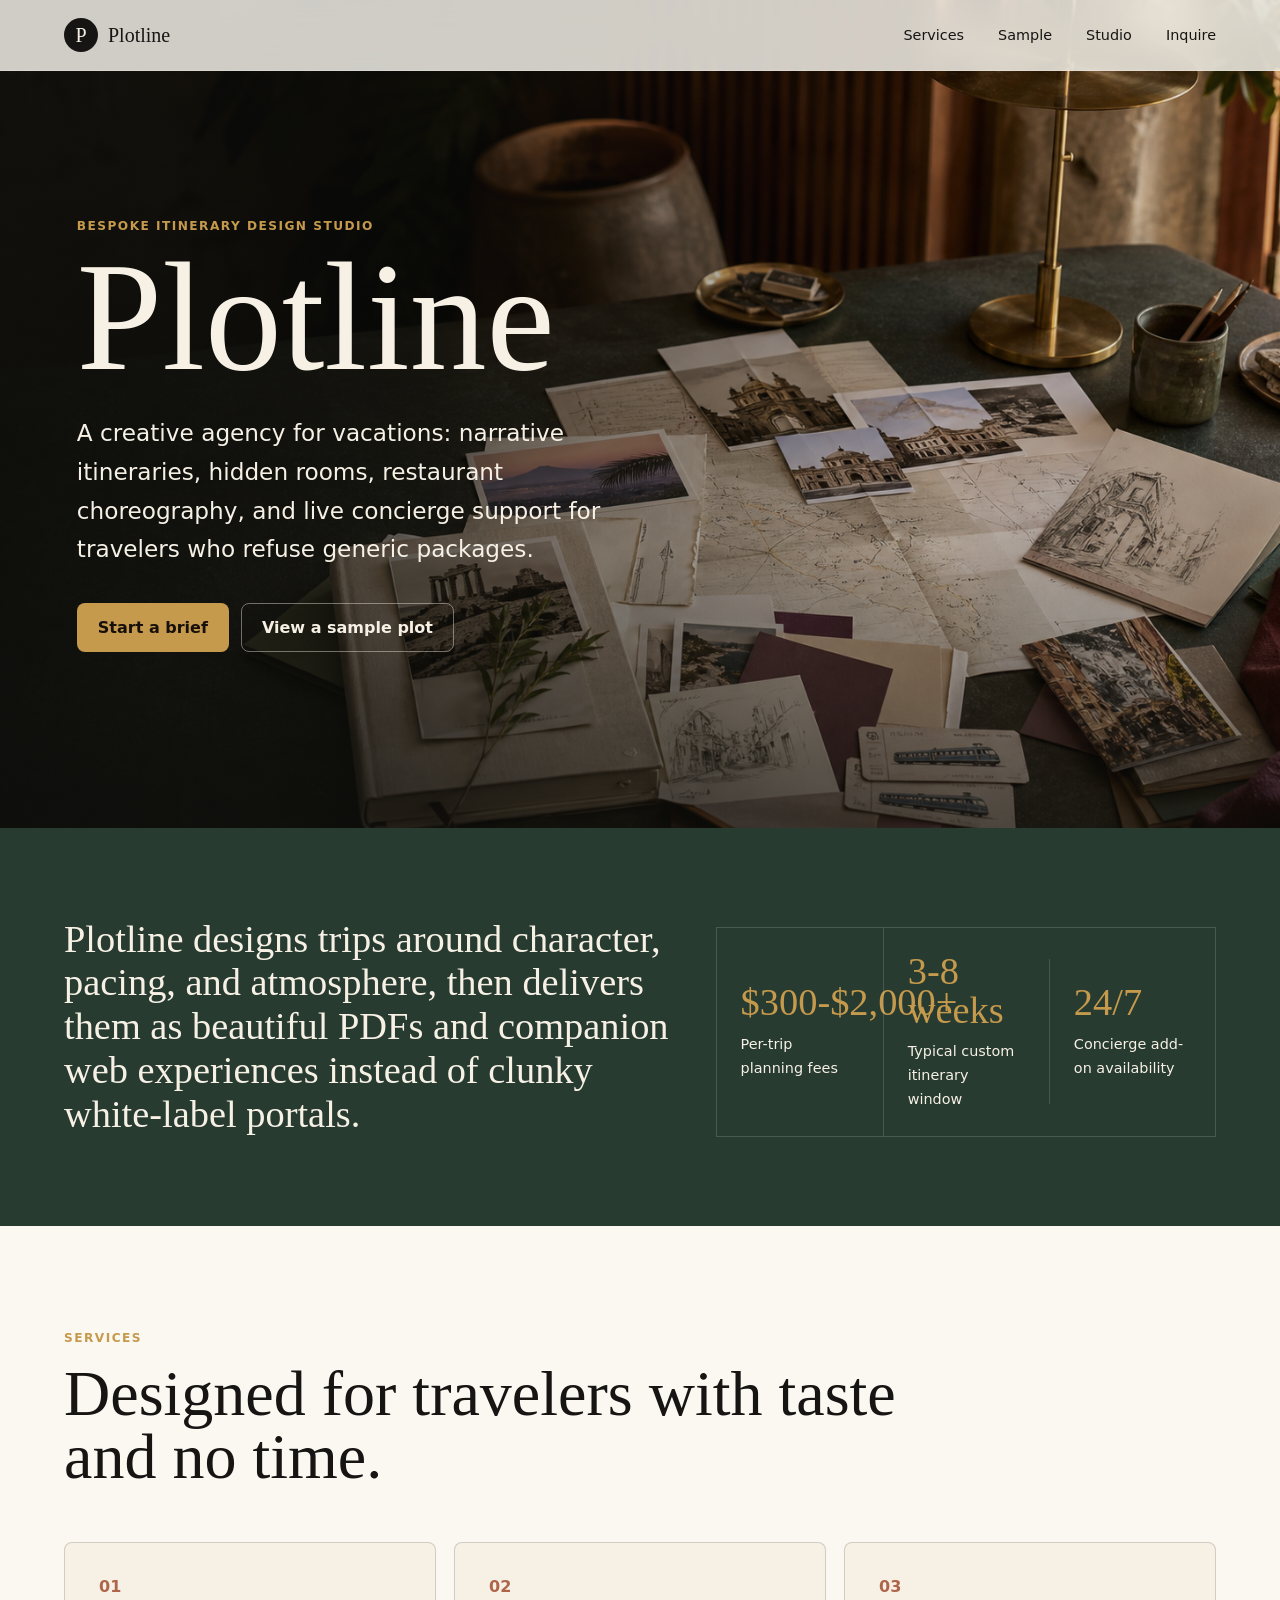
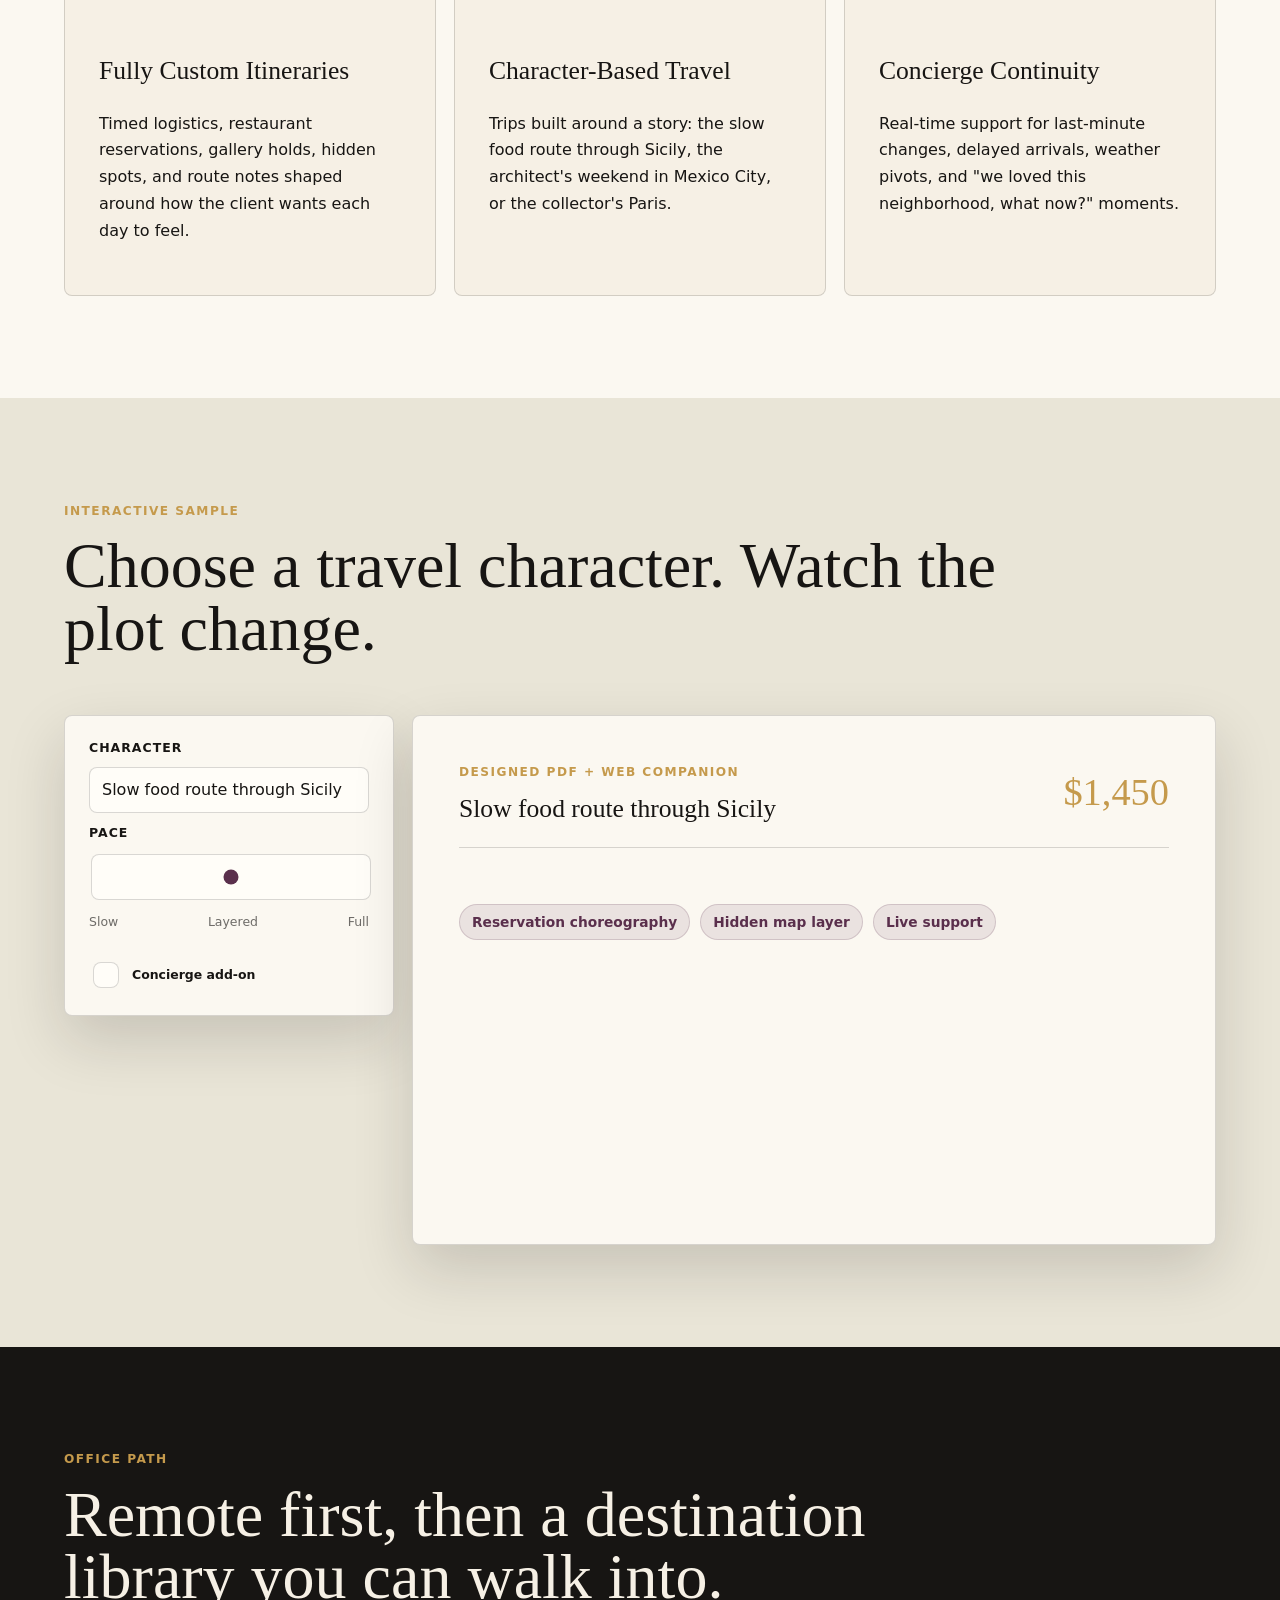
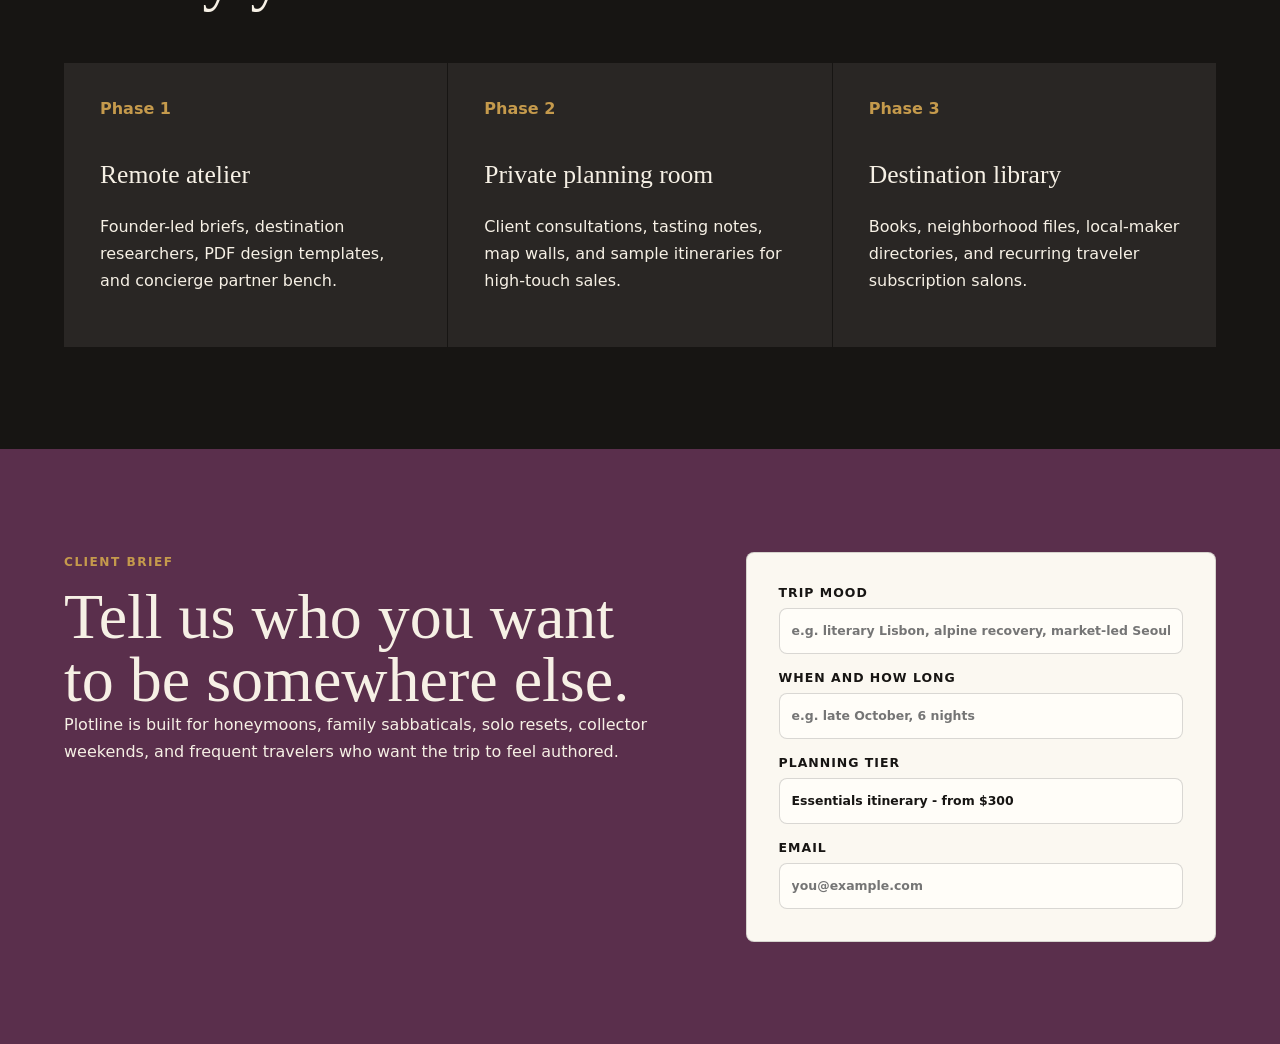
==== outputs/plotline-site/index.html @ 754bf0c4 "Initial Plotline itinerary design studio" ====
<!doctype html>
<html lang="en">
  <head>
    <meta charset="UTF-8" />
    <meta name="viewport" content="width=device-width, initial-scale=1.0" />
    <title>Plotline | Bespoke Itinerary Design Studio</title>
    <meta
      name="description"
      content="Plotline creates bespoke narrative itineraries, designed PDFs, and interactive travel experiences for travelers who hate generic packages."
    />
    <link rel="stylesheet" href="./styles.css" />
  </head>
  <body>
    <header class="site-header" aria-label="Primary">
      <a class="brand" href="#top" aria-label="Plotline home">
        <span class="brand-mark">P</span>
        <span>Plotline</span>
      </a>
      <nav class="nav-links" aria-label="Site sections">
        <a href="#services">Services</a>
        <a href="#sample">Sample</a>
        <a href="#studio">Studio</a>
        <a href="#inquire">Inquire</a>
      </nav>
    </header>

    <main id="top">
      <section class="hero" aria-label="Plotline introduction">
        <img
          class="hero-image"
          src="./assets/plotline-hero.png"
          alt="A refined travel planning studio desk with maps, photographs, notebooks, and brass lighting."
        />
        <div class="hero-scrim"></div>
        <div class="hero-content">
          <p class="eyebrow">Bespoke itinerary design studio</p>
          <h1>Plotline</h1>
          <p class="hero-copy">
            A creative agency for vacations: narrative itineraries, hidden rooms, restaurant
            choreography, and live concierge support for travelers who refuse generic packages.
          </p>
          <div class="hero-actions">
            <a class="button primary" href="#inquire">Start a brief</a>
            <a class="button secondary" href="#sample">View a sample plot</a>
          </div>
        </div>
      </section>

      <section class="intro-band" aria-label="Positioning">
        <div class="intro-text">
          <p>
            Plotline designs trips around character, pacing, and atmosphere, then delivers them as
            beautiful PDFs and companion web experiences instead of clunky white-label portals.
          </p>
        </div>
        <div class="proof-grid" aria-label="Business model highlights">
          <div>
            <span>$300-$2,000+</span>
            <p>Per-trip planning fees</p>
          </div>
          <div>
            <span>3-8 weeks</span>
            <p>Typical custom itinerary window</p>
          </div>
          <div>
            <span>24/7</span>
            <p>Concierge add-on availability</p>
          </div>
        </div>
      </section>

      <section class="section" id="services">
        <div class="section-heading">
          <p class="eyebrow">Services</p>
          <h2>Designed for travelers with taste and no time.</h2>
        </div>
        <div class="service-grid">
          <article class="service-card">
            <span class="service-number">01</span>
            <h3>Fully Custom Itineraries</h3>
            <p>
              Timed logistics, restaurant reservations, gallery holds, hidden spots, and route notes
              shaped around how the client wants each day to feel.
            </p>
          </article>
          <article class="service-card">
            <span class="service-number">02</span>
            <h3>Character-Based Travel</h3>
            <p>
              Trips built around a story: the slow food route through Sicily, the architect's
              weekend in Mexico City, or the collector's Paris.
            </p>
          </article>
          <article class="service-card">
            <span class="service-number">03</span>
            <h3>Concierge Continuity</h3>
            <p>
              Real-time support for last-minute changes, delayed arrivals, weather pivots, and
              "we loved this neighborhood, what now?" moments.
            </p>
          </article>
        </div>
      </section>

      <section class="sample-section" id="sample">
        <div class="section-heading">
          <p class="eyebrow">Interactive sample</p>
          <h2>Choose a travel character. Watch the plot change.</h2>
        </div>

        <div class="studio-console">
          <aside class="controls" aria-label="Itinerary controls">
            <label for="persona">Character</label>
            <select id="persona">
              <option value="sicily">Slow food route through Sicily</option>
              <option value="mexico">Architect's weekend in Mexico City</option>
              <option value="tokyo">Quiet design pilgrimage in Tokyo</option>
            </select>

            <label for="pace">Pace</label>
            <input id="pace" type="range" min="1" max="3" value="2" />
            <div class="range-labels" aria-hidden="true">
              <span>Slow</span>
              <span>Layered</span>
              <span>Full</span>
            </div>

            <label class="toggle">
              <input id="concierge" type="checkbox" checked />
              <span>Concierge add-on</span>
            </label>
          </aside>

          <article class="itinerary-panel" aria-live="polite">
            <div class="itinerary-head">
              <div>
                <p class="eyebrow">Designed PDF + web companion</p>
                <h3 id="itinerary-title">Slow food route through Sicily</h3>
              </div>
              <span id="fee">$1,450</span>
            </div>
            <ol id="itinerary-days" class="itinerary-days"></ol>
            <div class="deliverables">
              <span>Reservation choreography</span>
              <span>Hidden map layer</span>
              <span id="support-chip">Live support</span>
            </div>
          </article>
        </div>
      </section>

      <section class="section split-section" id="studio">
        <div class="section-heading">
          <p class="eyebrow">Office path</p>
          <h2>Remote first, then a destination library you can walk into.</h2>
        </div>
        <div class="timeline">
          <article>
            <span>Phase 1</span>
            <h3>Remote atelier</h3>
            <p>Founder-led briefs, destination researchers, PDF design templates, and concierge partner bench.</p>
          </article>
          <article>
            <span>Phase 2</span>
            <h3>Private planning room</h3>
            <p>Client consultations, tasting notes, map walls, and sample itineraries for high-touch sales.</p>
          </article>
          <article>
            <span>Phase 3</span>
            <h3>Destination library</h3>
            <p>Books, neighborhood files, local-maker directories, and recurring traveler subscription salons.</p>
          </article>
        </div>
      </section>

      <section class="inquiry" id="inquire">
        <div>
          <p class="eyebrow">Client brief</p>
          <h2>Tell us who you want to be somewhere else.</h2>
          <p>
            Plotline is built for honeymoons, family sabbaticals, solo resets, collector weekends,
            and frequent travelers who want the trip to feel authored.
          </p>
        </div>
        <form class="brief-form" id="brief-form">
          <label>
            Trip mood
            <input name="mood" type="text" placeholder="e.g. literary Lisbon, alpine recovery, market-led Seoul" required />
          </label>
          <label>
            When and how long
            <input name="travel_window" type="text" placeholder="e.g. late October, 6 nights" required />
          </label>
          <label>
            Planning tier
            <select name="tier">
              <option value="essentials">Essentials itinerary - from $300</option>
              <option value="full_plot">Full plot - from $900</option>
              <option value="concierge">Concierge plot - from $2,000</option>
            </select>
          </label>
          <label>
            Email
            <input name="traveler_email" type="email" placeholder="you@example.com" />
          </label>
          <button class="butto
---- outputs/plotline-site/styles.css ----
:root {
  --ink: #171513;
  --paper: #f6f0e5;
  --cream: #fbf8f1;
  --moss: #283b31;
  --olive: #66725a;
  --aubergine: #5a2f4c;
  --clay: #af6549;
  --brass: #c59a4c;
  --line: rgba(23, 21, 19, 0.16);
  --shadow: 0 24px 60px rgba(23, 21, 19, 0.16);
}

* {
  box-sizing: border-box;
}

html {
  scroll-behavior: smooth;
}

body {
  margin: 0;
  background: var(--cream);
  color: var(--ink);
  font-family:
    Inter, ui-sans-serif, system-ui, -apple-system, BlinkMacSystemFont, "Segoe UI", sans-serif;
}

a {
  color: inherit;
  text-decoration: none;
}

.site-header {
  align-items: center;
  background: rgba(251, 248, 241, 0.82);
  backdrop-filter: blur(18px);
  border-bottom: 1px solid rgba(255, 255, 255, 0.18);
  display: flex;
  justify-content: space-between;
  left: 0;
  padding: 18px clamp(20px, 5vw, 72px);
  position: fixed;
  right: 0;
  top: 0;
  z-index: 10;
}

.brand,
.nav-links,
.hero-actions,
.proof-grid,
.itinerary-head,
footer {
  align-items: center;
  display: flex;
}

.brand {
  font-family: Georgia, "Times New Roman", serif;
  font-size: 1.25rem;
  gap: 10px;
}

.brand-mark {
  background: var(--ink);
  border-radius: 50%;
  color: var(--paper);
  display: grid;
  height: 34px;
  place-items: center;
  width: 34px;
}

.nav-links {
  gap: clamp(14px, 3vw, 34px);
  font-size: 0.9rem;
}

.hero {
  min-height: 92vh;
  overflow: hidden;
  position: relative;
}

.hero-image {
  height: 100%;
  inset: 0;
  object-fit: cover;
  position: absolute;
  width: 100%;
}

.hero-scrim {
  background:
    linear-gradient(90deg, rgba(14, 15, 12, 0.84) 0%, rgba(14, 15, 12, 0.52) 36%, rgba(14, 15, 12, 0.1) 74%),
    linear-gradient(0deg, rgba(14, 15, 12, 0.58) 0%, rgba(14, 15, 12, 0) 34%);
  inset: 0;
  position: absolute;
}

.hero-content {
  color: var(--paper);
  max-width: 720px;
  padding: 24vh clamp(22px, 6vw, 82px) 16vh;
  position: relative;
  z-index: 1;
}

.eyebrow {
  color: var(--brass);
  font-size: 0.76rem;
  font-weight: 800;
  letter-spacing: 0.12em;
  margin: 0 0 14px;
  text-transform: uppercase;
}

h1,
h2,
h3,
p {
  margin-top: 0;
}

h1,
h2,
h3 {
  font-family: Georgia, "Times New Roman", serif;
  font-weight: 500;
  letter-spacing: 0;
}

h1 {
  font-size: clamp(4rem, 13vw, 9.6rem);
  line-height: 0.88;
  margin-bottom: 28px;
}

h2 {
  font-size: clamp(2.2rem, 5vw, 4.8rem);
  line-height: 0.98;
  margin-bottom: 0;
  max-width: 940px;
}

h3 {
  font-size: clamp(1.35rem, 2vw, 2rem);
  line-height: 1.04;
}

p {
  line-height: 1.68;
}

.hero-copy {
  font-size: clamp(1.08rem, 2vw, 1.45rem);
  max-width: 650px;
}

.hero-actions {
  flex-wrap: wrap;
  gap: 12px;
  margin-top: 34px;
}

.button {
  border: 1px solid transparent;
  border-radius: 8px;
  cursor: pointer;
  display: inline-flex;
  font-weight: 800;
  justify-content: center;
  min-height: 48px;
  padding: 14px 20px;
}

.button.primary {
  background: var(--brass);
  color: #17100a;
}

.button.secondary {
  border-color: rgba(246, 240, 229, 0.42);
  color: var(--paper);
}

.intro-band {
  background: var(--moss);
  color: var(--paper);
  display: grid;
  gap: 40px;
  grid-template-columns: minmax(0, 1.1fr) minmax(280px, 0.9fr);
  padding: clamp(44px, 7vw, 92px) clamp(20px, 5vw, 72px);
}

.intro-text p {
  font-family: Georgia, "Times New Roman", serif;
  font-size: clamp(1.55rem, 3vw, 2.7rem);
  line-height: 1.14;
  margin-bottom: 0;
}

.proof-grid {
  align-self: end;
  border: 1px solid rgba(246, 240, 229, 0.16);
  display: grid;
  grid-template-columns: repeat(3, minmax(0, 1fr));
  min-width: 0;
  width: 100%;
}

.proof-grid div {
  min-width: 0;
  padding: 24px;
}

.proof-grid div + div {
  border-left: 1px solid rgba(246, 240, 229, 0.16);
}

.proof-grid span,
#fee {
  color: var(--brass);
  display: block;
  font-family: Georgia, "Times New Roman", serif;
  font-size: clamp(1.6rem, 3vw, 2.55rem);
  line-height: 1;
}

.proof-grid p {
  font-size: 0.9rem;
  margin: 10px 0 0;
}

.section,
.sample-section,
.inquiry {
  padding: clamp(58px, 8vw, 116px) clamp(20px, 5vw, 72px);
}

.section-heading {
  margin-bottom: clamp(30px, 5vw, 54px);
}

.service-grid {
  display: grid;
  gap: 18px;
  grid-template-columns: repeat(3, 1fr);
}

.service-card {
  background: var(--paper);
  border: 1px solid var(--line);
  border-radius: 8px;
  min-height: 310px;
  padding: clamp(24px, 3vw, 34px);
}

.service-number {
  color: var(--clay);
  display: block;
  font-weight: 900;
  margin-bottom: 62px;
}

.sample-section {
  background: #e9e5d7;
}

.studio-console {
  display: grid;
  gap: 18px;
  grid-template-columns: 330px minmax(0, 1fr);
}

.controls,
.itinerary-panel,
.brief-form {
  background: var(--cream);
  border: 1px solid var(--line);
  border-radius: 8px;
  box-shadow: var(--shadow);
}

.controls {
  align-self: start;
  display: grid;
  gap: 12px;
  padding: 24px;
}

label {
  display: grid;
  font-size: 0.78rem;
  font-weight: 900;
  gap: 8px;
  letter-spacing: 0.08em;
  text-transform: uppercase;
}

select,
input {
  appearance: none;
  background: #fffdf8;
  border: 1px solid var(--line);
  border-radius: 8px;
  color: var(--ink);
  font: inherit;
  min-height: 46px;
  padding: 12px;
  width: 100%;
}

input[type="range"] {
  accent-color: var(--aubergine);
  padding: 0;
}

.range-labels {
  color: rgba(23, 21, 19, 0.62);
  display: flex;
  font-size: 0.78rem;
  justify-content: space-between;
  margin-bottom: 18px;
}

.toggle {
  align-items: center;
  display: flex;
  gap: 10px;
  letter-spacing: 0;
  text-transform: none;
}

.toggle input {
  accent-color: var(--aubergine);
  height: 20px;
  min-height: 20px;
  width: 20px;
}

.itinerary-panel {
  min-height: 530px;
  padding: clamp(24px, 4vw, 46px);
}

.itinerary-head {
  border-bottom: 1px solid var(--line);
  gap: 28px;
  justify-content: space-between;
  padding-bottom: 24px;
}

#itinerary-title {
  margin-bottom: 0;
}

#fee {
  white-space: nowrap;
}

.itinerary-days {
  counter-reset: day;
  display: grid;
  gap: 14px;
  list-style: none;
  margin: 28px 0;
  padding: 0;
}

.itinerary-days li {
  background: #fffdf8;
  border: 1px solid var(--line);
  border-radius: 8px;
  display: grid;
  gap: 8px;
  grid-template-columns: 56px minmax(0, 1fr);
  padding: 18px;
}

.itinerary-days li::before {
  color: var(--clay);
  content: "D" counter(day);
  counter-increment: day;
  font-weight: 900;
}

.itinerary-days strong {
  display: block;
  font-family: Georgia, "Times New Roman", serif;
  font-size: 1.15rem;
  margin-bottom: 4px;
}

.itinerary-days p {
  margin: 0;
}

.deliverables {
  display: flex;
  flex-wrap: wrap;
  gap: 10px;
}

.deliverables span {
  background: rgba(90, 47, 76, 0.1);
  border: 1px solid rgba(90, 47, 76, 0.18);
  border-radius: 999px;
  color: var(--aubergine);
  font-size: 0.86rem;
  font-weight: 800;
  padding: 9px 12px;
}

.split-section {
  background: var(--ink);
  color: var(--paper);
}

.timeline {
  display: grid;
  gap: 1px;
  grid-template-columns: repeat(3, 1fr);
}

.timeline article {
  background: rgba(246, 240, 229, 0.08);
  min-height: 280px;
  padding: clamp(24px, 3vw, 36px);
}

.timeline span {
  color: var(--brass);
  display: block;
  font-weight: 900;
  margin-bottom: 44px;
}

.inquiry {
  background: var(--aubergine);
  color: var(--paper);
  display: grid;
  gap: clamp(30px, 6vw, 80px);
  grid-template-columns: minmax(0, 0.9fr) minmax(320px, 0.7fr);
}

.inquiry p {
  max-width: 620px;
}

.brief-form {
  box-shadow: none;
  color: var(--ink);
  display: grid;
  gap: 16px;
  padding: clamp(22px, 3vw, 32px);
}

.brief-form .button {
  width: 100%;
}

.button:disabled {
  cursor: wait;
  opacity: 0.68;
}

.form-status {
  border-radius: 8px;
  font-size: 0.92rem;
  font-weight: 800;
  line-height: 1.4;
  margin: 0;
  min-height: 24px;
}

.form-status[data-state="loading"] {
  color: var(--olive);
}

.form-status[data-state="success"] {
  background: rgba(40, 59, 49, 0.1);
  color: var(--moss);
  padding: 12px;
}

.form-status[data-state="error"] {
  background: rgba(175, 101, 73, 0.14);
  color: #7d3324;
  padding: 12px;
}

footer {
  background: var(--cream);
  gap: 18px;
  justify-content: space-between;
  padding: 26px clamp(20px, 5vw, 72px);
}

footer span:first-child {
  font-family: Georgia, "Times New Roman", serif;
  font-size: 1.3rem;
}

@media (max-width: 920px) {
  .nav-links {
    display: none;
  }

  .hero {
    min-height: 88vh;
  }

  .hero-content {
    padding-top: 20vh;
  }

  .intro-band,
  .studio-console,
  .inquiry {
    grid-template-columns: 1fr;
  }

  .proof-grid,
  .service-grid,
  .timeline {
    grid-template-columns: 1fr;
  }

  .proof-grid div + div {
    border-left: 0;
    border-top: 1px solid rgba(246, 240, 229, 0.16);
  }

  .service-card,
  .timeline article {
    min-height: auto;
  }

  .service-number,
  .timeline span {
    margin-bottom: 28px;
  }
}

@media (max-width: 560px)
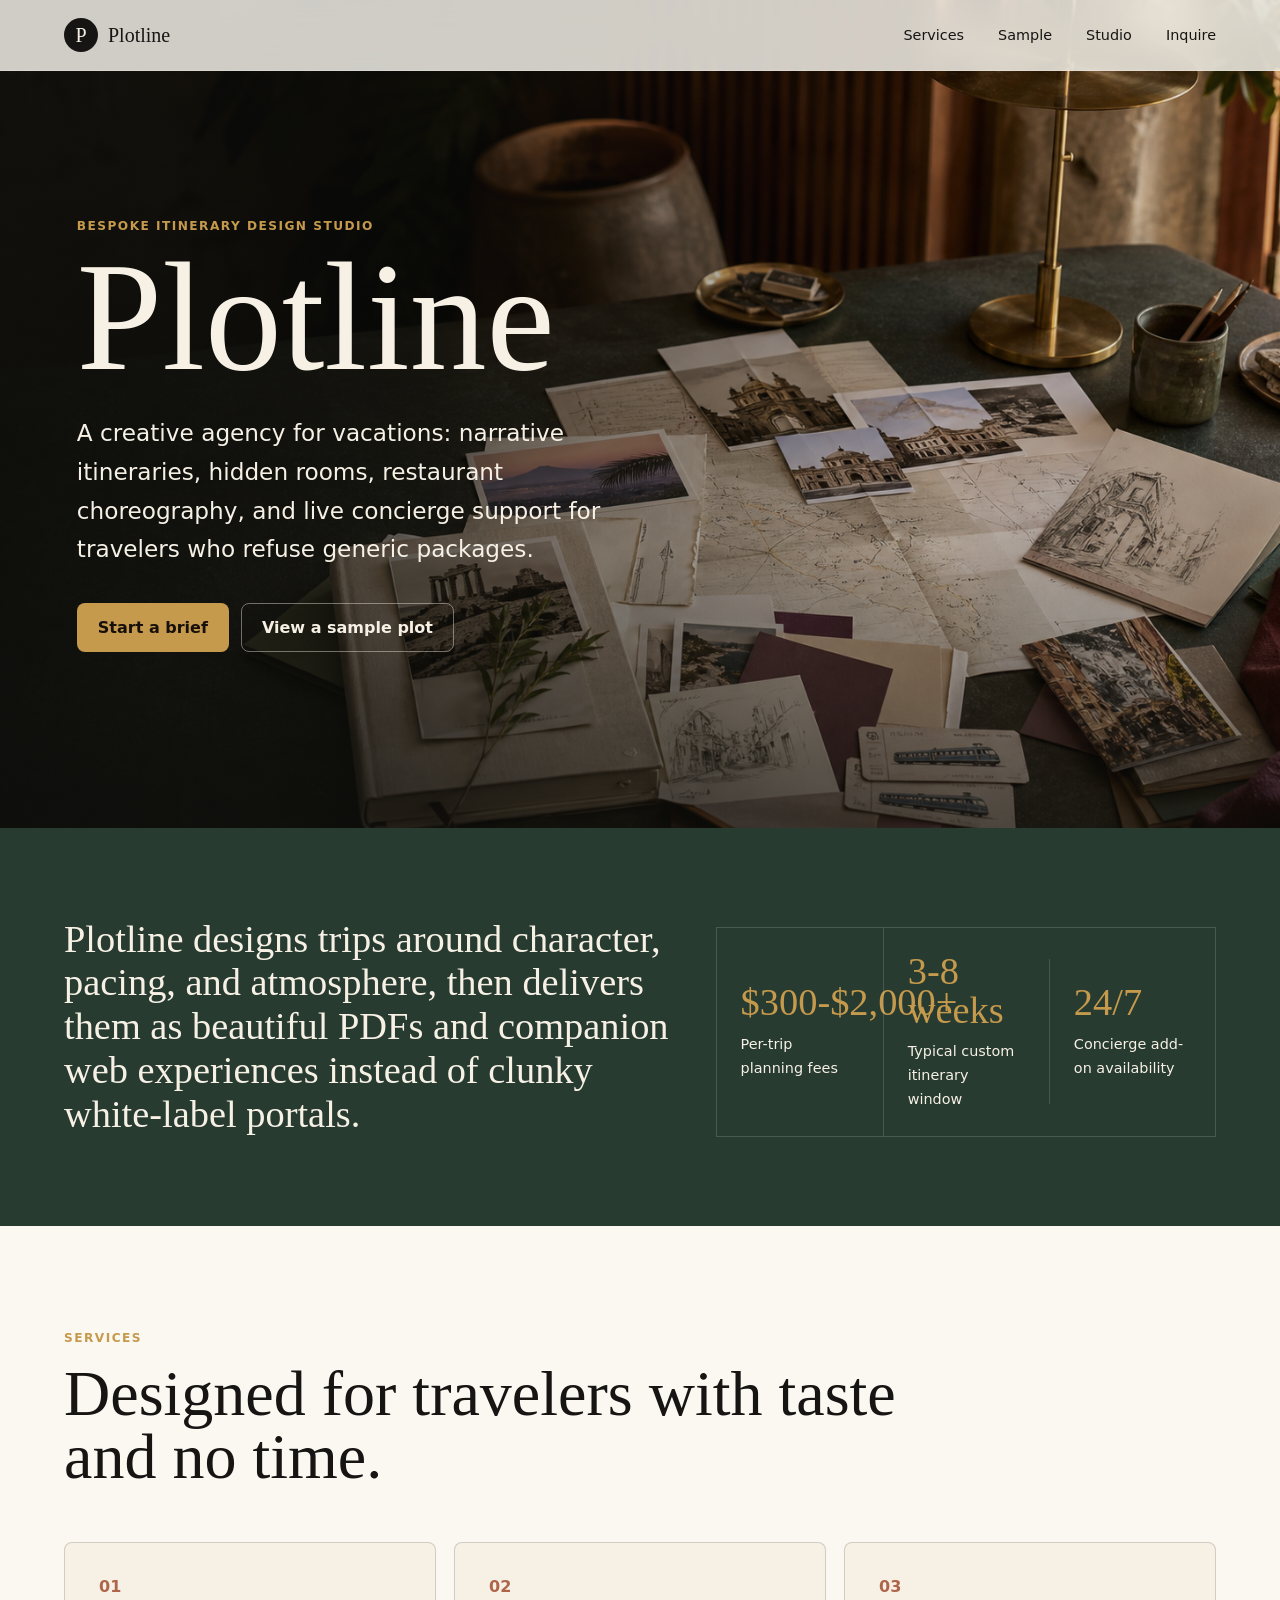
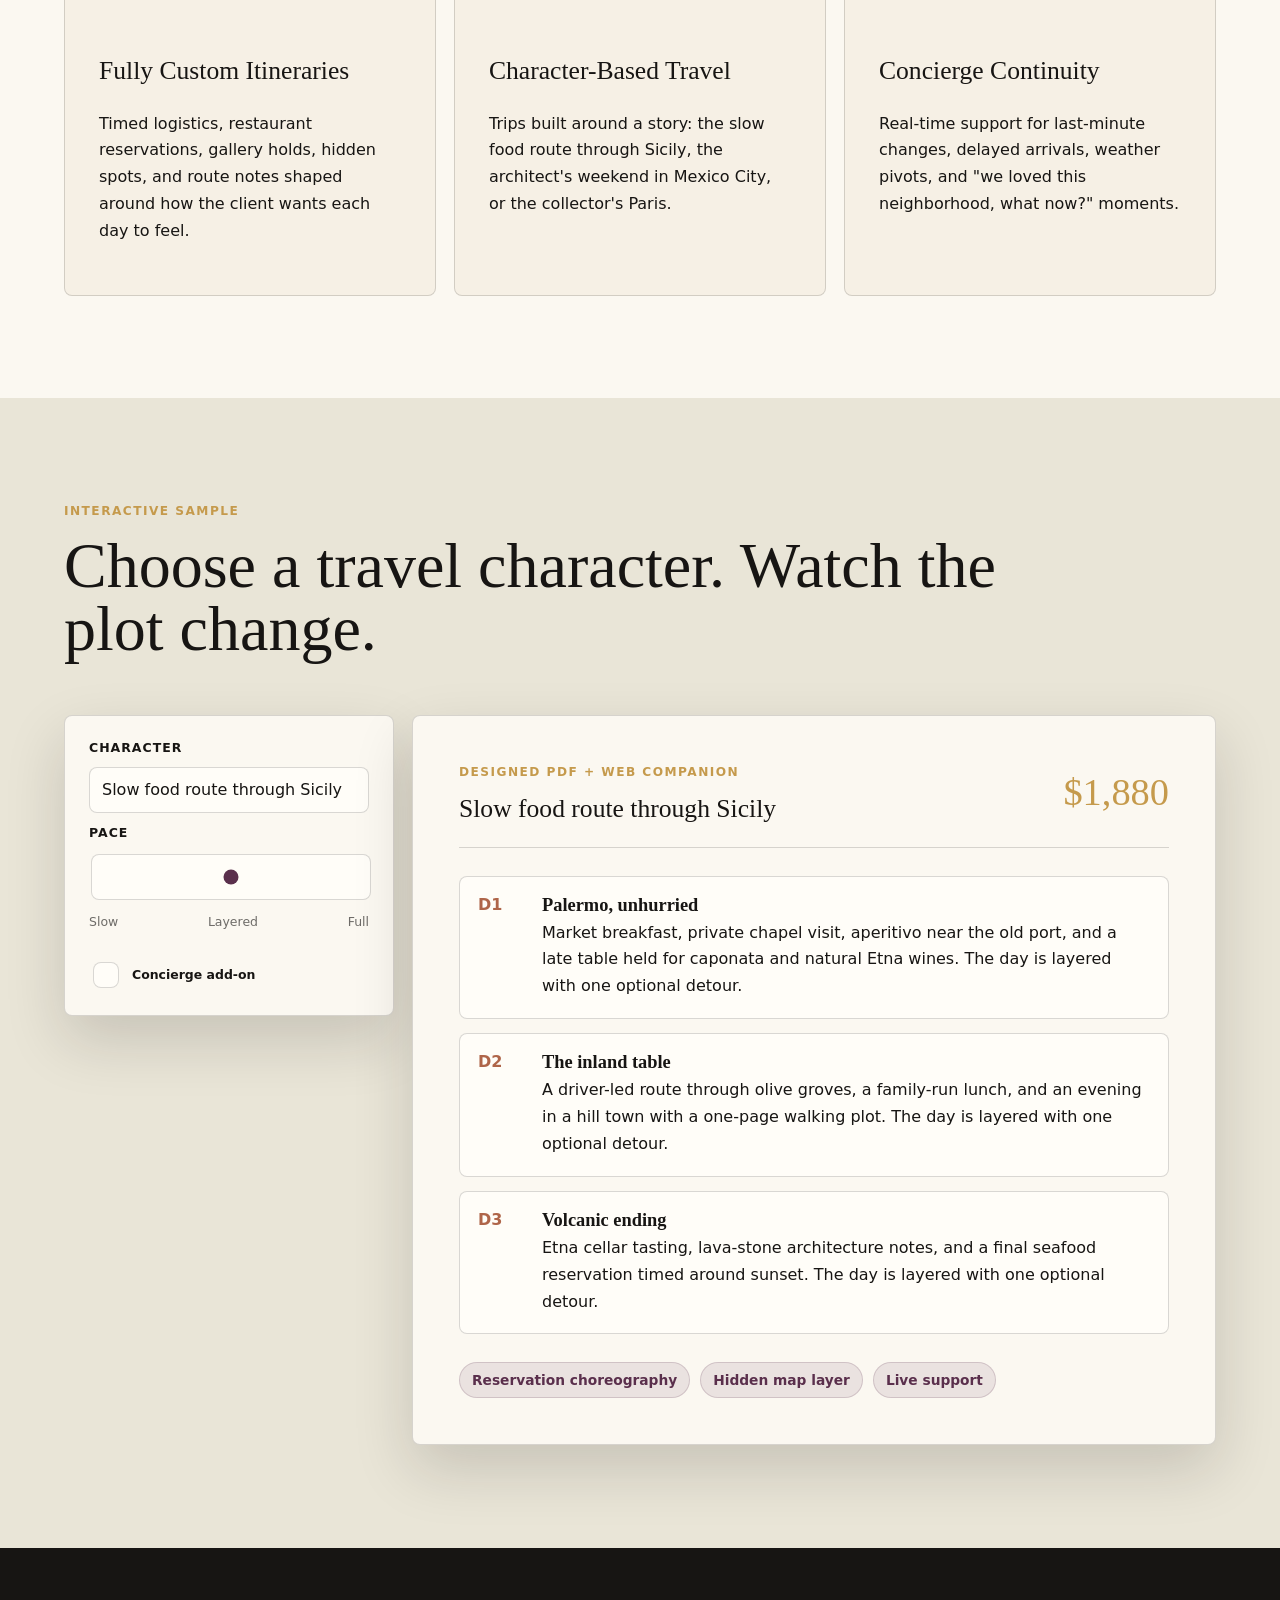
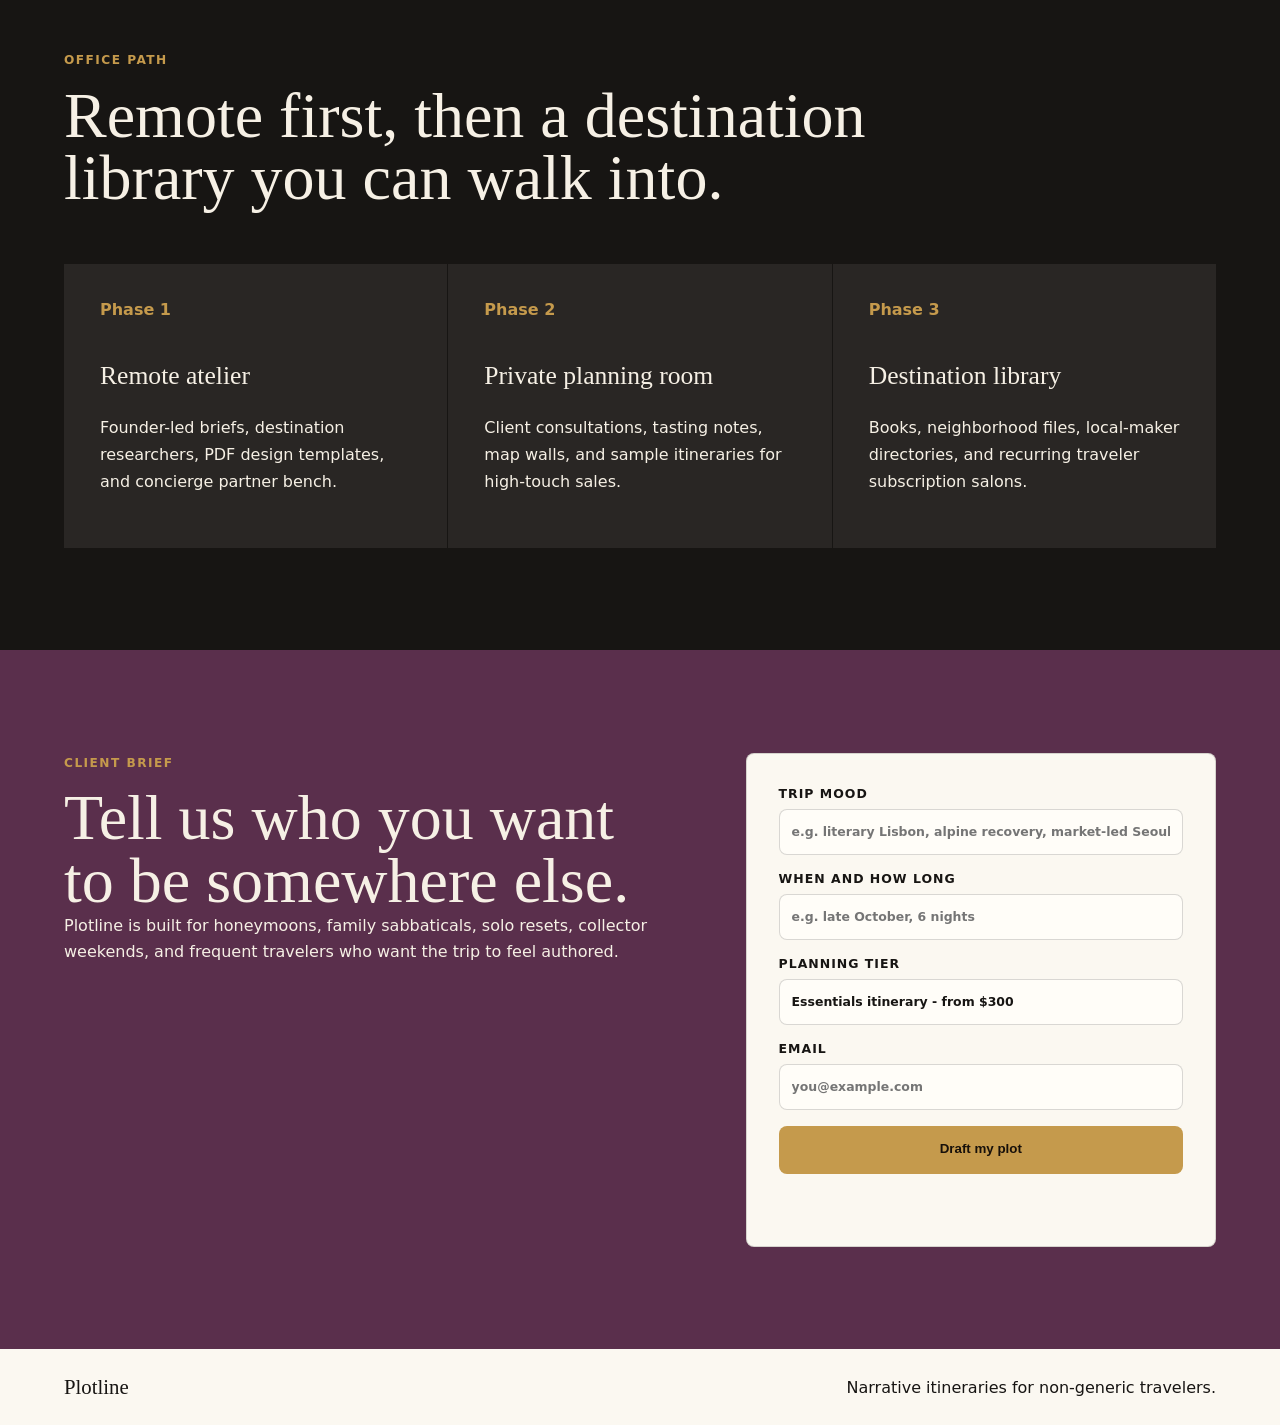
==== commit 1b70360f: "Initial Plotline itinerary design studio" ====
--- a/outputs/plotline-site/index.html
+++ b/outputs/plotline-site/index.html
@@ -203,4 +203,17 @@
             Email
             <input name="traveler_email" type="email" placeholder="you@example.com" />
           </label>
-          <button class="butto+          <button class="button primary" type="submit">Draft my plot</button>
+          <p class="form-status" id="form-status" role="status"></p>
+        </form>
+      </section>
+    </main>
+
+    <footer>
+      <span>Plotline</span>
+      <span>Narrative itineraries for non-generic travelers.</span>
+    </footer>
+
+    <script src="./script.js"></script>
+  </body>
+</html>
--- a/outputs/plotline-site/styles.css
+++ b/outputs/plotline-site/styles.css
@@ -545,4 +545,38 @@
   }
 }
 
-@media (max-width: 560px) +@media (max-width: 560px) {
+  .site-header {
+    padding: 14px 16px;
+  }
+
+  .hero-content {
+    padding-left: 18px;
+    padding-right: 18px;
+  }
+
+  .hero-actions .button {
+    width: 100%;
+  }
+
+  .section,
+  .sample-section,
+  .inquiry {
+    padding-left: 18px;
+    padding-right: 18px;
+  }
+
+  .itinerary-head {
+    align-items: flex-start;
+    flex-direction: column;
+  }
+
+  .itinerary-days li {
+    grid-template-columns: 1fr;
+  }
+
+  footer {
+    align-items: flex-start;
+    flex-direction: column;
+  }
+}
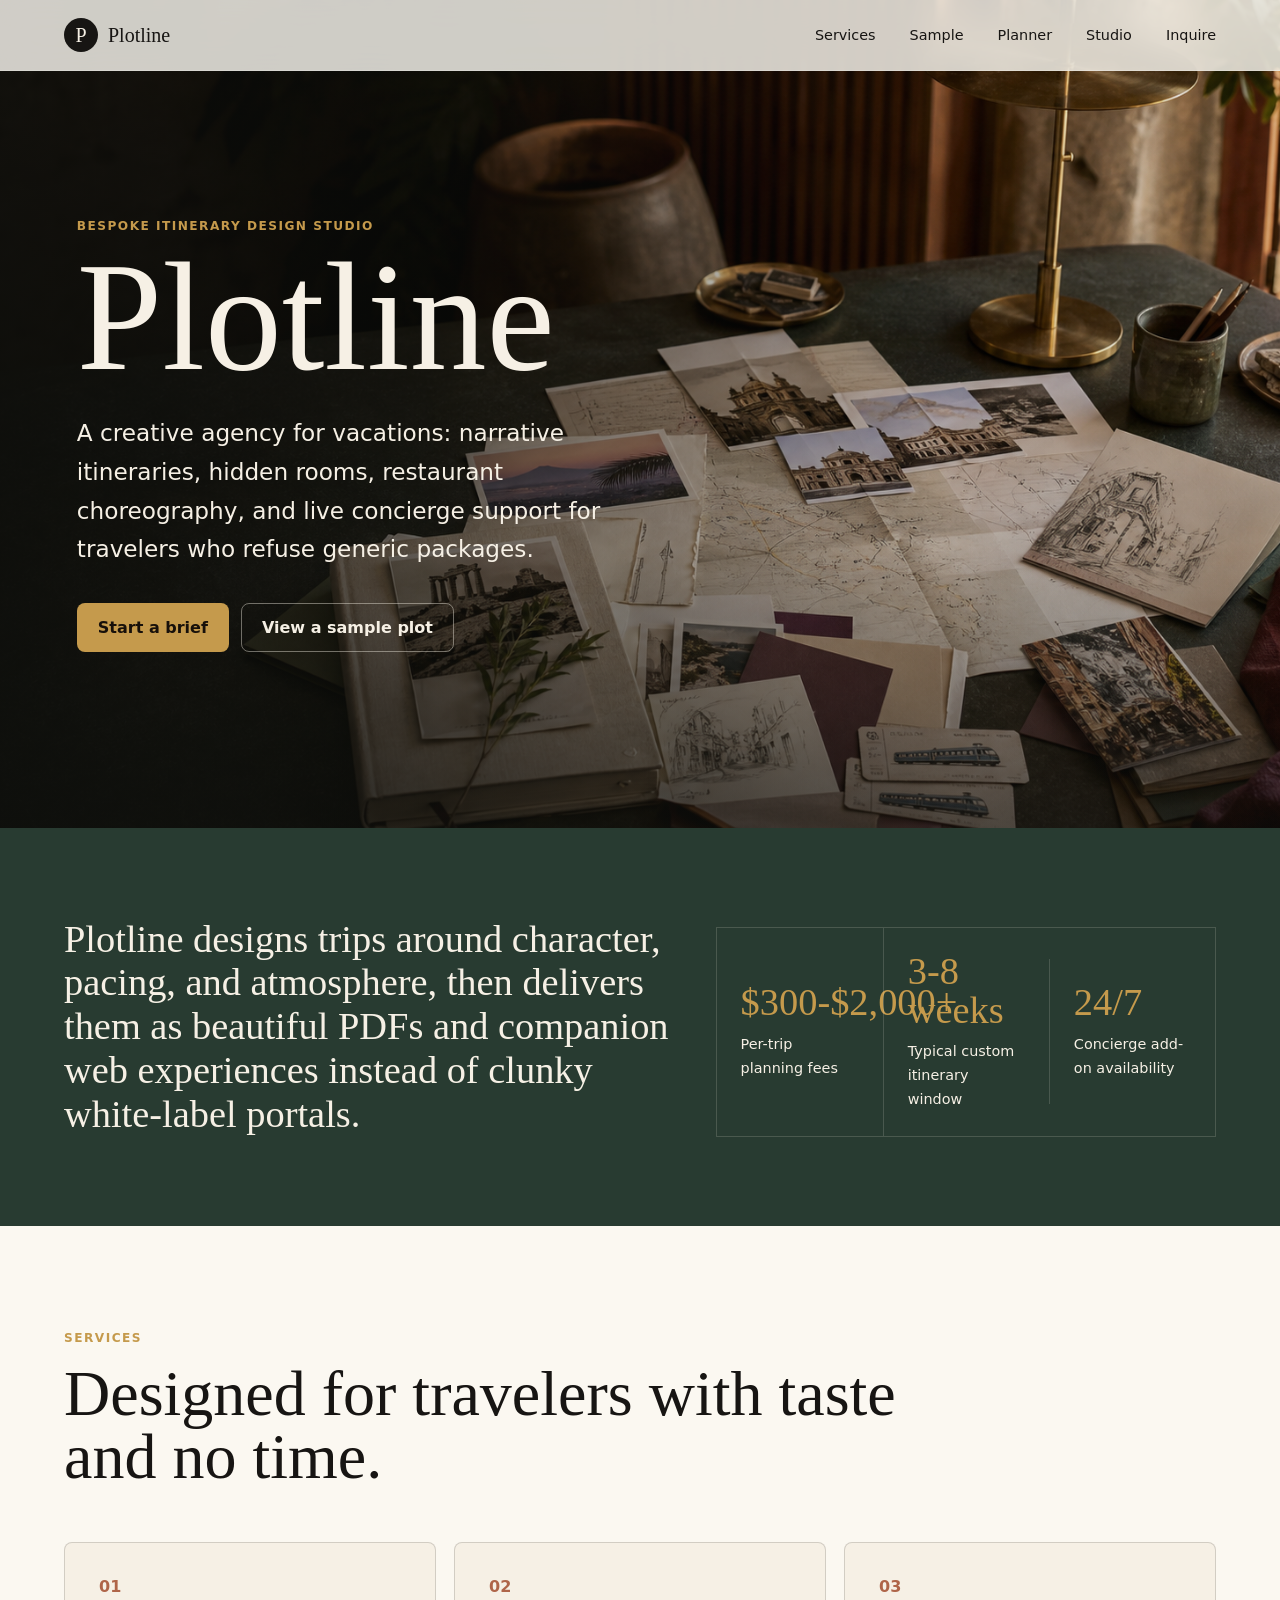
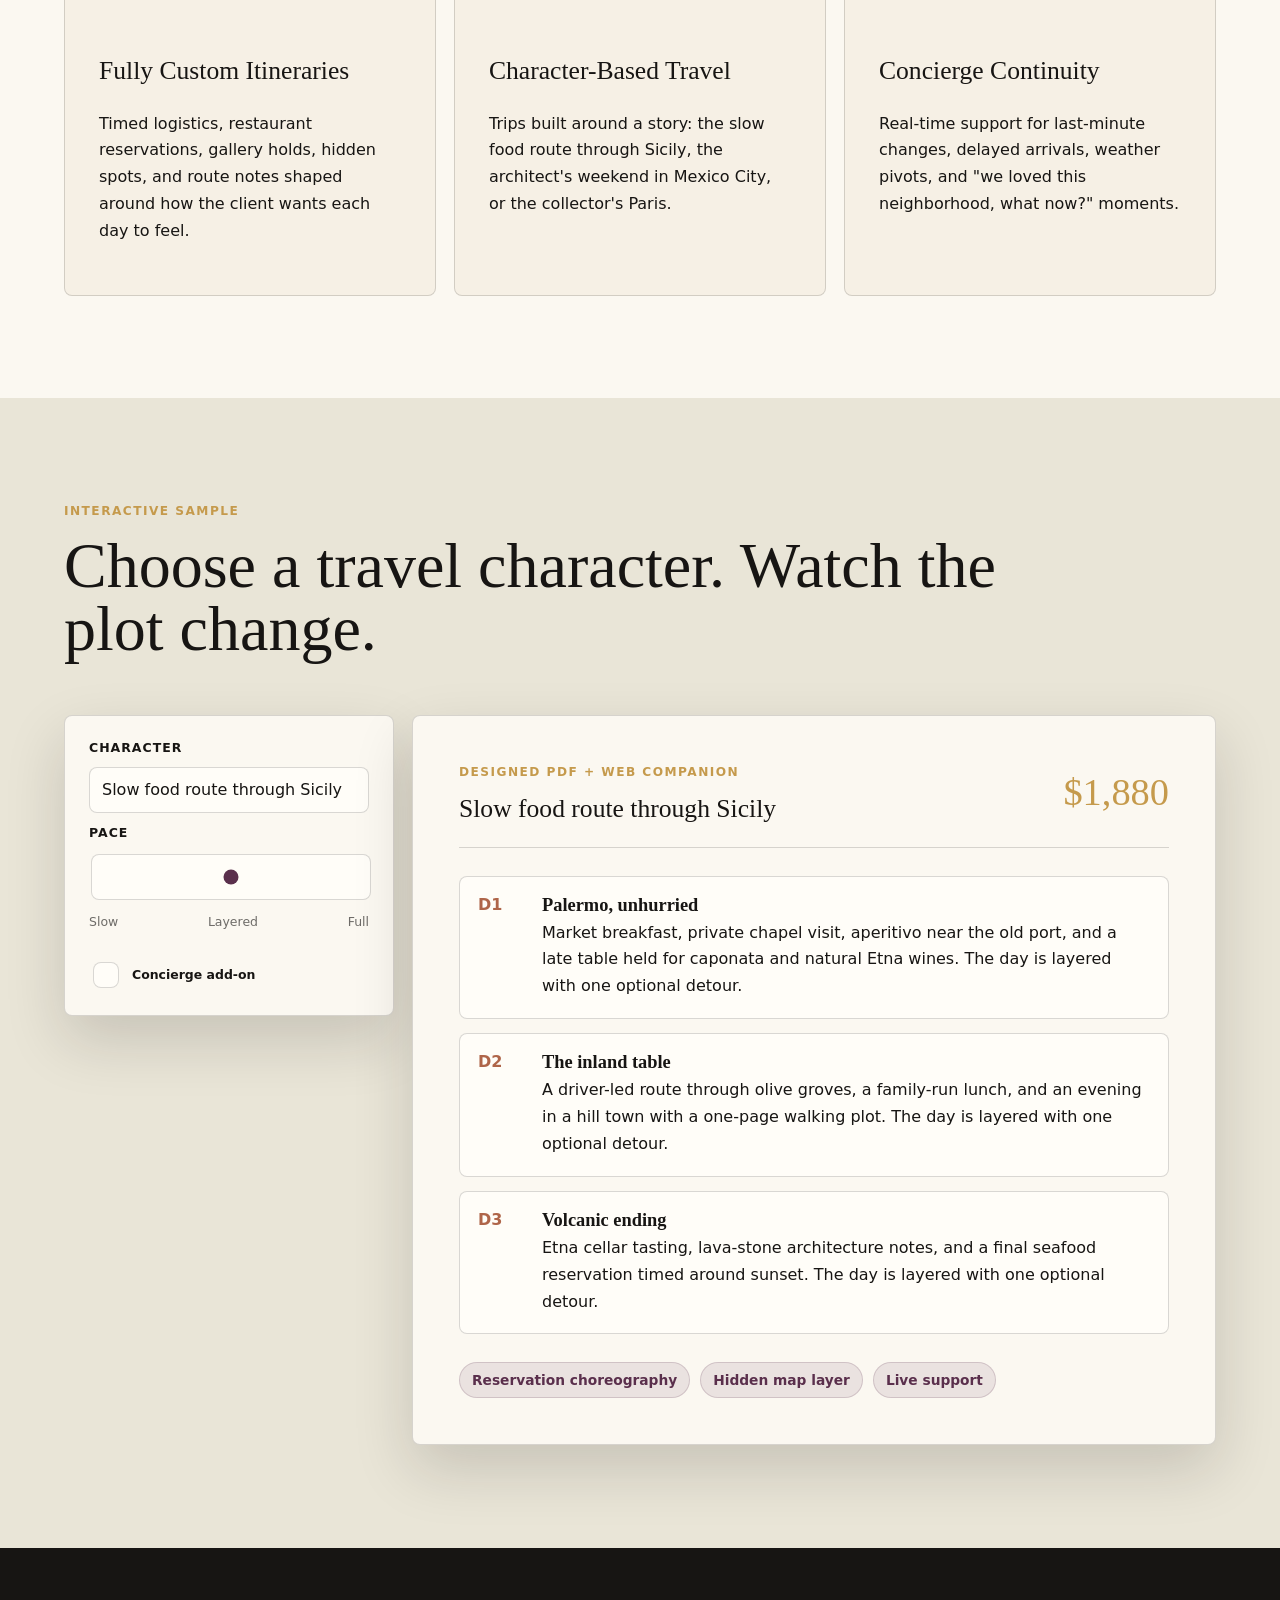
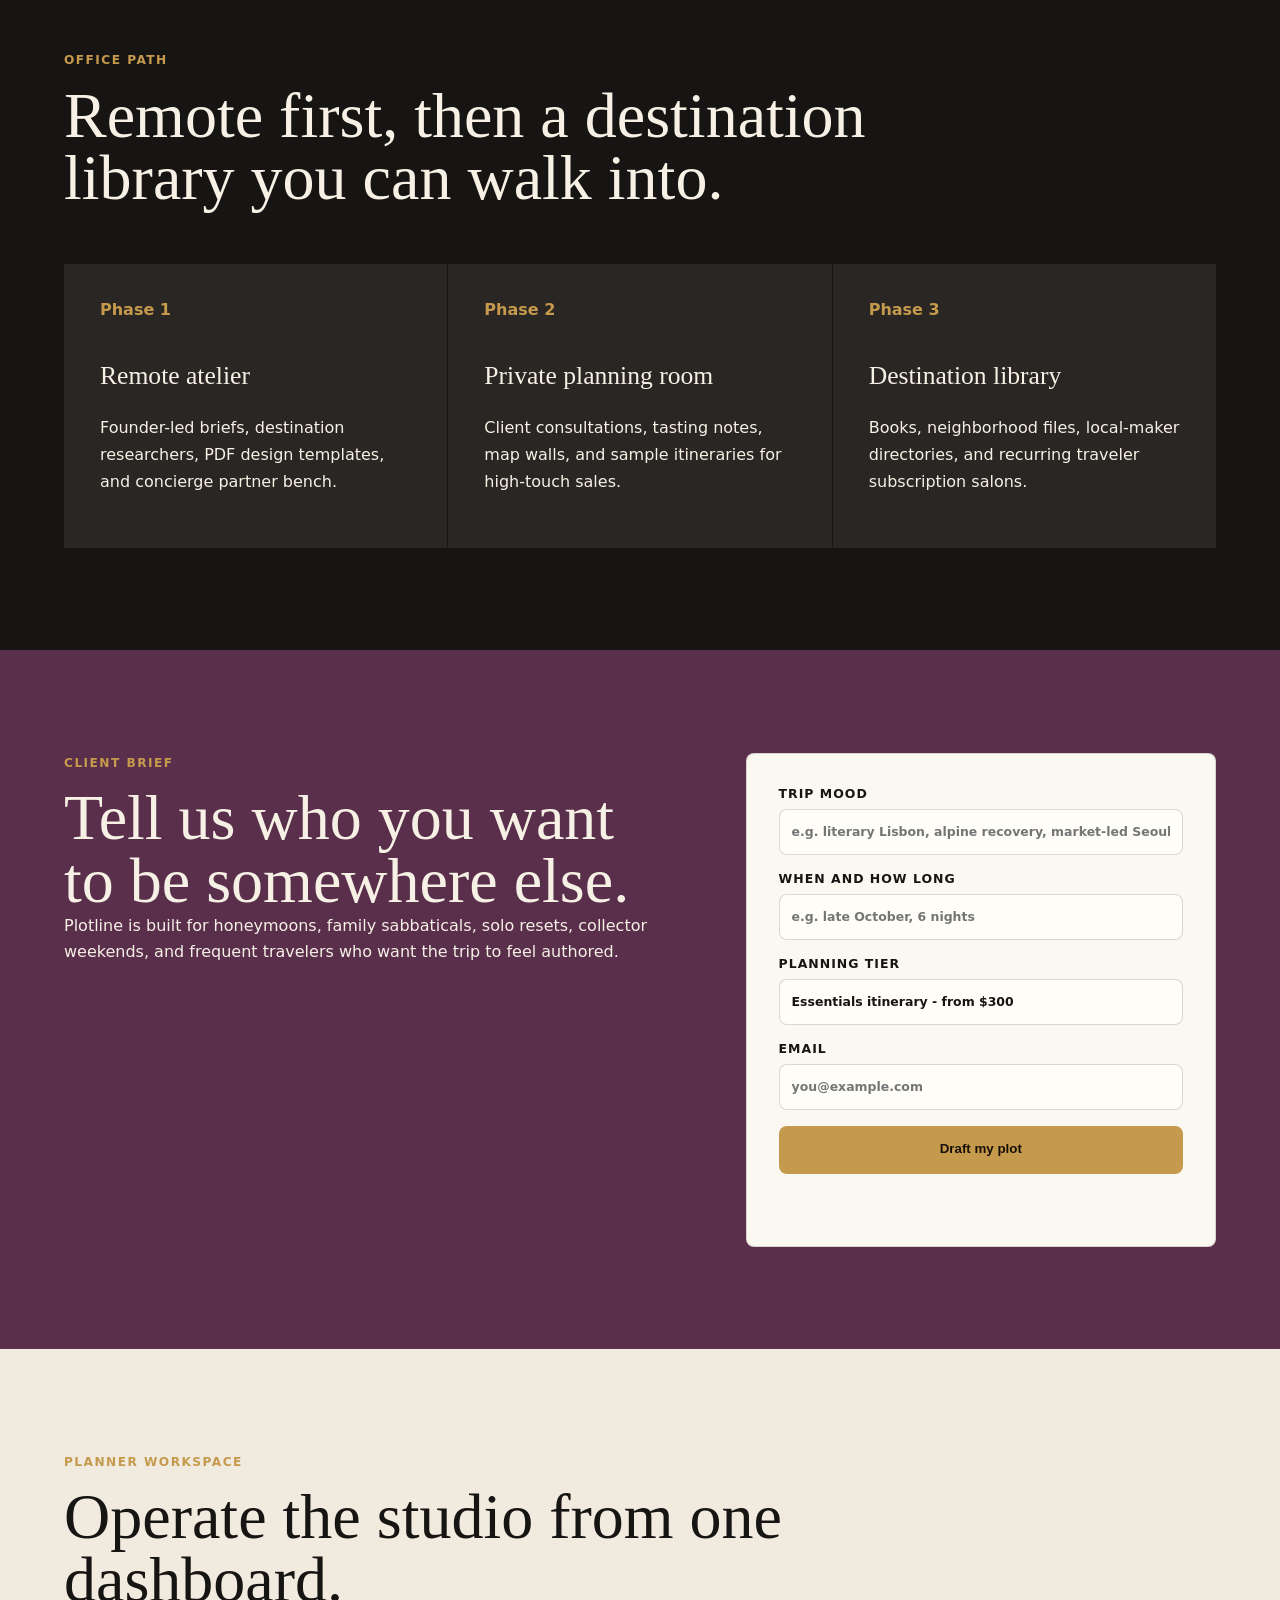
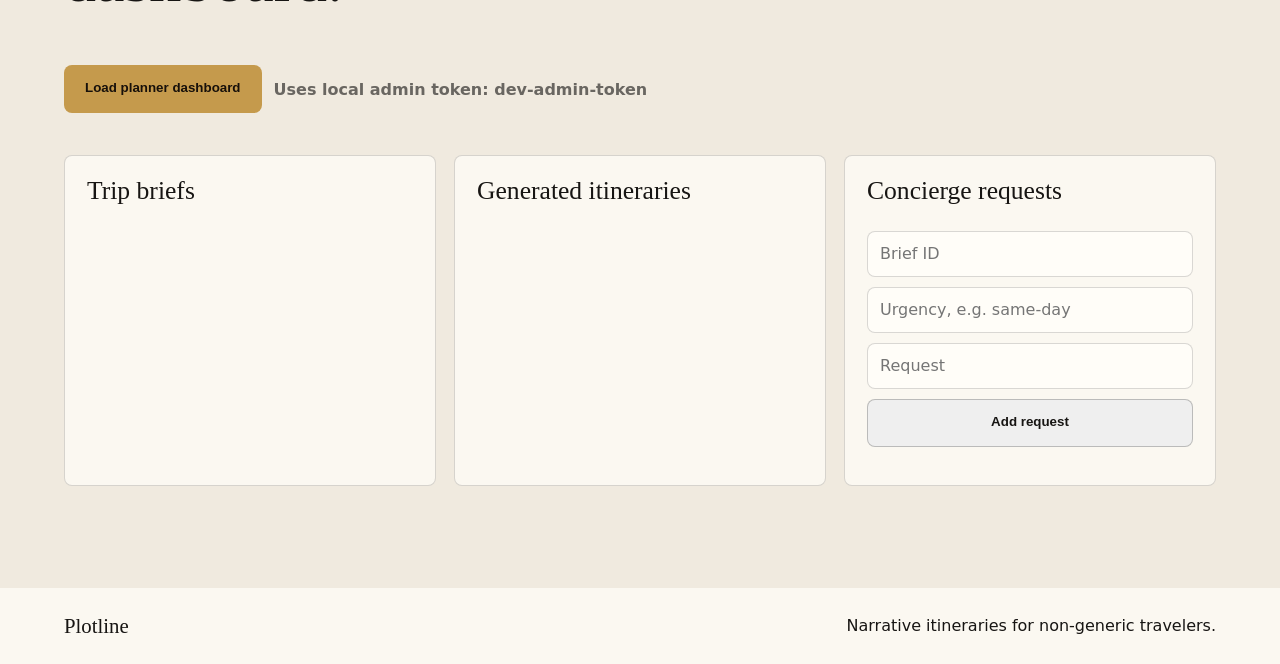
==== commit 64ce5dd7: "Initial Plotline itinerary design studio" ====
--- a/outputs/plotline-site/index.html
+++ b/outputs/plotline-site/index.html
@@ -19,6 +19,7 @@
       <nav class="nav-links" aria-label="Site sections">
         <a href="#services">Services</a>
         <a href="#sample">Sample</a>
+        <a href="#planner">Planner</a>
         <a href="#studio">Studio</a>
         <a href="#inquire">Inquire</a>
       </nav>
@@ -205,7 +206,40 @@
           </label>
           <button class="button primary" type="submit">Draft my plot</button>
           <p class="form-status" id="form-status" role="status"></p>
+          <article class="generated-plan" id="generated-plan" hidden></article>
         </form>
+      </section>
+
+      <section class="planner-section" id="planner">
+        <div class="section-heading">
+          <p class="eyebrow">Planner workspace</p>
+          <h2>Operate the studio from one dashboard.</h2>
+        </div>
+        <div class="planner-actions">
+          <button class="button primary" id="load-dashboard" type="button">Load planner dashboard</button>
+          <span>Uses local admin token: dev-admin-token</span>
+        </div>
+        <div class="metric-grid" id="metric-grid"></div>
+        <div class="dashboard-grid">
+          <section class="dashboard-panel">
+            <h3>Trip briefs</h3>
+            <div id="brief-list" class="record-list"></div>
+          </section>
+          <section class="dashboard-panel">
+            <h3>Generated itineraries</h3>
+            <div id="itinerary-list" class="record-list"></div>
+          </section>
+          <section class="dashboard-panel">
+            <h3>Concierge requests</h3>
+            <form class="mini-form" id="concierge-form">
+              <input name="brief_id" placeholder="Brief ID" required />
+              <input name="urgency" placeholder="Urgency, e.g. same-day" required />
+              <input name="request" placeholder="Request" required />
+              <button class="button secondary dark" type="submit">Add request</button>
+            </form>
+            <div id="concierge-list" class="record-list"></div>
+          </section>
+        </div>
       </section>
     </main>
 
--- a/outputs/plotline-site/styles.css
+++ b/outputs/plotline-site/styles.css
@@ -186,6 +186,11 @@
   color: var(--paper);
 }
 
+.button.secondary.dark {
+  border-color: rgba(23, 21, 19, 0.24);
+  color: var(--ink);
+}
+
 .intro-band {
   background: var(--moss);
   color: var(--paper);
@@ -492,6 +497,149 @@
   padding: 12px;
 }
 
+.generated-plan {
+  background: #fffdf8;
+  border: 1px solid var(--line);
+  border-radius: 8px;
+  padding: 20px;
+}
+
+.generated-plan h3 {
+  margin-bottom: 8px;
+}
+
+.generated-plan ol {
+  display: grid;
+  gap: 10px;
+  margin: 18px 0;
+  padding-left: 20px;
+}
+
+.generated-plan li p {
+  margin: 4px 0 0;
+}
+
+.plan-actions,
+.planner-actions {
+  align-items: center;
+  display: flex;
+  flex-wrap: wrap;
+  gap: 12px;
+}
+
+.planner-section {
+  background: #f0eadf;
+  padding: clamp(58px, 8vw, 116px) clamp(20px, 5vw, 72px);
+}
+
+.planner-actions {
+  margin-bottom: 24px;
+}
+
+.planner-actions span {
+  color: rgba(23, 21, 19, 0.62);
+  font-weight: 800;
+}
+
+.metric-grid {
+  display: grid;
+  gap: 14px;
+  grid-template-columns: repeat(4, minmax(0, 1fr));
+  margin-bottom: 18px;
+}
+
+.metric-grid article,
+.dashboard-panel,
+.record {
+  background: var(--cream);
+  border: 1px solid var(--line);
+  border-radius: 8px;
+}
+
+.metric-grid article {
+  padding: 20px;
+}
+
+.metric-grid span {
+  color: var(--aubergine);
+  display: block;
+  font-family: Georgia, "Times New Roman", serif;
+  font-size: 2rem;
+}
+
+.metric-grid p,
+.record p {
+  margin: 6px 0 0;
+}
+
+.dashboard-grid {
+  display: grid;
+  gap: 18px;
+  grid-template-columns: repeat(3, minmax(0, 1fr));
+}
+
+.dashboard-panel {
+  min-height: 300px;
+  padding: 22px;
+}
+
+.record-list {
+  display: grid;
+  gap: 10px;
+}
+
+.record {
+  padding: 14px;
+}
+
+.record code {
+  color: var(--aubergine);
+  display: block;
+  font-size: 0.78rem;
+  margin-top: 8px;
+  overflow-wrap: anywhere;
+}
+
+.record a {
+  color: var(--aubergine);
+  font-weight: 900;
+}
+
+.mini-form {
+  display: grid;
+  gap: 10px;
+  margin-bottom: 16px;
+}
+
+.checkout-page {
+  background: var(--aubergine);
+}
+
+.checkout-shell {
+  display: grid;
+  gap: 28px;
+  margin: 0 auto;
+  max-width: 760px;
+  min-height: 100vh;
+  padding: 10vh 22px;
+}
+
+.checkout-card {
+  background: var(--cream);
+  border-radius: 8px;
+  padding: clamp(28px, 6vw, 56px);
+}
+
+.checkout-card h1 {
+  color: var(--ink);
+  font-size: clamp(2.6rem, 7vw, 5rem);
+}
+
+.checkout-brief {
+  color: var(--aubergine);
+  font-weight: 900;
+}
+
 footer {
   background: var(--cream);
   gap: 18px;
@@ -519,13 +667,15 @@
 
   .intro-band,
   .studio-console,
-  .inquiry {
+  .inquiry,
+  .dashboard-grid {
     grid-template-columns: 1fr;
   }
 
   .proof-grid,
   .service-grid,
-  .timeline {
+  .timeline,
+  .metric-grid {
     grid-template-columns: 1fr;
   }
 
